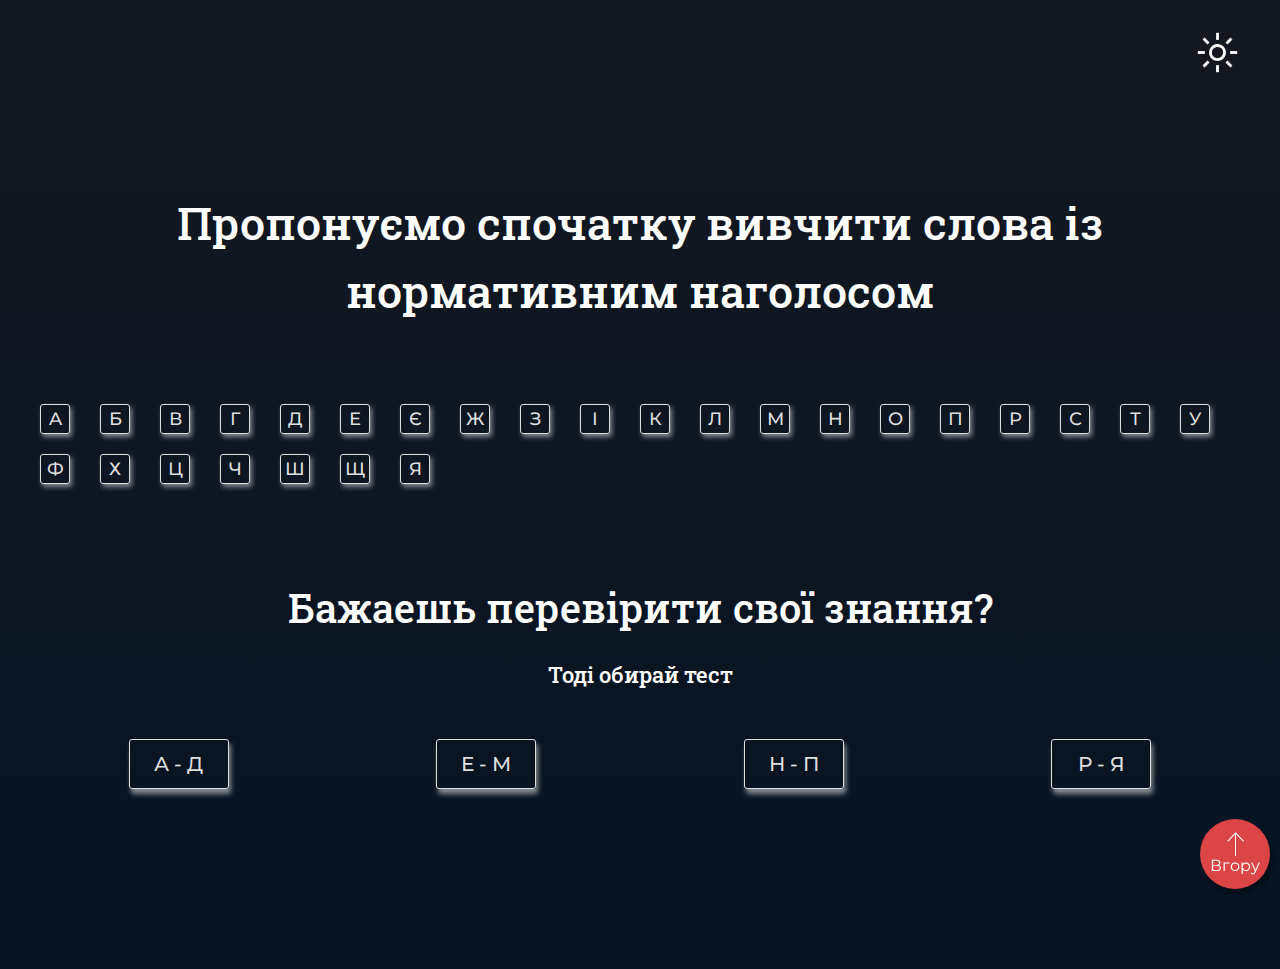
==== index.html @ c5aa1ccc "Add files via upload" ====
<!DOCTYPE html>
<html lang="uk">

<head>
    <meta charset="UTF-8">
    <meta http-equiv="X-UA-Compatible" content="IE=edge">
    <meta name="viewport" content="width=device-width, initial-scale=1.0">
    <link rel="stylesheet" href="style.css">
    <title>Наголоси</title>
</head>

<body>
    <header class="header header-main-page" id="header">
        <div class="container">
            <div class="header-main-page__wrapper">
                <button class="theme-btn moon">                                    
                    <img src="assets/icons/sun.svg" alt="Icon" class="theme-icon">                                          
                </button> 
            </div>
        </div>
    </header>
    <main class="main">
        <section class="preview section" id="preview-section">
            <div class="container">
                <h1 class="title-main preview__title-main">Пропонуємо спочатку вивчити слова із нормативним наголосом</h1>
                <div class="abc__wrapper">
                    <!-- <a href="#a" class="abc btn__link abc__link">A</a>
                    <a href="#b" class="abc btn__link abc__link">Б</a>
                    <a href="#v" class="abc btn__link abc__link">В</a>
                    <a href="#g" class="abc btn__link">Г</a>
                    <a href="#d" class="abc btn__link">Д</a>
                    <a href="#ee" class="abc btn__link">Е</a>
                    <a href="#e" class="abc btn__link">Є</a>
                    <a href="#dg" class="abc btn__link">Ж</a>
                    <a href="#z" class="abc btn__link">З</a>
                    <a href="#i" class="abc btn__link">І</a>
                    <a href="#k" class="abc btn__link">К</a>
                    <a href="#l" class="abc btn__link">Л</a>
                    <a href="#m" class="abc btn__link">М</a>
                    <a href="#n" class="abc btn__link">Н</a>
                    <a href="#o" class="abc btn__link">О</a>
                    <a href="#p" class="abc btn__link">П</a>
                    <a href="#r" class="abc btn__link">Р</a>
                    <a href="#s" class="abc btn__link">С</a>
                    <a href="#t" class="abc btn__link">Т</a>
                    <a href="#y" class="abc btn__link">У</a>
                    <a href="#f" class="abc btn__link">Ф</a>
                    <a href="#x" class="abc btn__link">Х</a>
                    <a href="#c" class="abc btn__link">Ц</a>
                    <a href="#ch" class="abc btn__link">Ч</a>
                    <a href="#sh" class="abc btn__link">Ш</a>
                    <a href="#shh" class="abc btn__link">Щ</a>
                    <a href="#ia" class="abc btn__link">Я</a> -->
                    <a href="#" class="abc btn__link abc__link">A</a>
                    <a href="#" class="abc btn__link abc__link">Б</a>
                    <a href="#" class="abc btn__link abc__link">В</a>
                    <a href="#" class="abc btn__link abc__link">Г</a>
                    <a href="#" class="abc btn__link abc__link">Д</a>
                    <a href="#" class="abc btn__link abc__link">Е</a>
                    <a href="#" class="abc btn__link abc__link">Є</a>
                    <a href="#" class="abc btn__link abc__link">Ж</a>
                    <a href="#" class="abc btn__link abc__link">З</a>
                    <a href="#" class="abc btn__link abc__link">І</a>
                    <a href="#" class="abc btn__link abc__link">К</a>
                    <a href="#" class="abc btn__link abc__link">Л</a>
                    <a href="#" class="abc btn__link abc__link">М</a>
                    <a href="#" class="abc btn__link abc__link">Н</a>
                    <a href="#" class="abc btn__link abc__link">О</a>
                    <a href="#" class="abc btn__link abc__link">П</a>
                    <a href="#" class="abc btn__link abc__link">Р</a>
                    <a href="#" class="abc btn__link abc__link">С</a>
                    <a href="#" class="abc btn__link abc__link">Т</a>
                    <a href="#" class="abc btn__link abc__link">У</a>
                    <a href="#" class="abc btn__link abc__link">Ф</a>
                    <a href="#" class="abc btn__link abc__link">Х</a>
                    <a href="#" class="abc btn__link abc__link">Ц</a>
                    <a href="#" class="abc btn__link abc__link">Ч</a>
                    <a href="#" class="abc btn__link abc__link">Ш</a>
                    <a href="#" class="abc btn__link abc__link">Щ</a>
                    <a href="#" class="abc btn__link abc__link">Я</a>
                </div>
                <h2 class="title preview__title">Бажаешь перевірити свої знання?</h2>
                <h4 class="title-other preview__subtitle">Тоді обирай тест</h4>
                <div class="abc__wrapper quiz-category__wrapper">
                    <a href="#" class="quiz-category abc btn__link">А - Д</a>
                    <a href="quizE-M.html" class="quiz-category abc btn__link">Е - М</a>
                    <a href="quizN-P.html" class="quiz-category abc btn__link">Н - П</a>
                    <a href="quizR-Ia.html" class="quiz-category abc btn__link">Р - Я</a>
                </div>
            </div>
        </section>
        
        <a href="#header" class="to-top">
            <img src="assets/icons/to-top-array.svg" class="to-top__icon" alt="Icon array to top">
            <p class="to-top__text">Вгору</p>
        </a>
    </main>

    <script src="script/theme.js" type="module"></script>
    <script src="script/quiz.js" type="module"></script>
    <script src="script/accents.js" type="module"></script>
</body>

</html>
---- style.css ----
@charset "UTF-8";
@import url("https://fonts.googleapis.com/css2?family=Roboto+Slab:wght@400;500;700&display=swap");
@import url("https://fonts.googleapis.com/css2?family=Montserrat:wght@400;500;700&display=swap");
/*! normalize.css v8.0.1 | MIT License | github.com/necolas/normalize.css */
/* Document
   ========================================================================== */
/**
 * 1. Correct the line height in all browsers.
 * 2. Prevent adjustments of font size after orientation changes in iOS.
 */
html {
  -webkit-text-size-adjust: 100%; /* 2 */
}

/* Sections
   ========================================================================== */
/**
 * Remove the margin in all browsers.
 */
body {
  margin: 0;
}

/**
 * Render the `main` element consistently in IE.
 */
main {
  display: block;
}

/**
 * Correct the font size and margin on `h1` elements within `section` and
 * `article` contexts in Chrome, Firefox, and Safari.
 */
h1 {
  font-size: 2em;
  margin: 0;
}

/* Grouping content
   ========================================================================== */
/**
 * 1. Add the correct box sizing in Firefox.
 * 2. Show the overflow in Edge and IE.
 */
hr {
  box-sizing: content-box; /* 1 */
  height: 0; /* 1 */
  overflow: visible; /* 2 */
}

/**
 * 1. Correct the inheritance and scaling of font size in all browsers.
 * 2. Correct the odd `em` font sizing in all browsers.
 */
pre {
  font-family: monospace, monospace; /* 1 */
  font-size: 1em; /* 2 */
}

/* Text-level semantics
   ========================================================================== */
/**
 * Remove the gray background on active links in IE 10.
 */
a {
  background-color: transparent;
}

/**
 * 1. Remove the bottom border in Chrome 57-
 * 2. Add the correct text decoration in Chrome, Edge, IE, Opera, and Safari.
 */
abbr[title] {
  border-bottom: none; /* 1 */
  text-decoration: underline; /* 2 */
  -webkit-text-decoration: underline dotted;
          text-decoration: underline dotted; /* 2 */
}

/**
 * Add the correct font weight in Chrome, Edge, and Safari.
 */
b,
strong {
  font-weight: bolder;
}

/**
 * 1. Correct the inheritance and scaling of font size in all browsers.
 * 2. Correct the odd `em` font sizing in all browsers.
 */
code,
kbd,
samp {
  font-family: monospace, monospace; /* 1 */
  font-size: 1em; /* 2 */
}

/**
 * Add the correct font size in all browsers.
 */
small {
  font-size: 80%;
}

/**
 * Prevent `sub` and `sup` elements from affecting the line height in
 * all browsers.
 */
sub,
sup {
  font-size: 75%;
  line-height: 0;
  position: relative;
  vertical-align: baseline;
}

sub {
  bottom: -0.25em;
}

sup {
  top: -0.5em;
}

/* Embedded content
   ========================================================================== */
/**
 * Remove the border on images inside links in IE 10.
 */
img {
  border-style: none;
}

/* Forms
   ========================================================================== */
/**
 * 1. Change the font styles in all browsers.
 * 2. Remove the margin in Firefox and Safari.
 */
button,
input,
optgroup,
select,
textarea {
  font-family: inherit; /* 1 */
  font-size: 100%; /* 1 */
  line-height: 1.15; /* 1 */
  margin: 0; /* 2 */
  box-sizing: border-box;
}

/**
 * Show the overflow in IE.
 * 1. Show the overflow in Edge.
 */
button,
input { /* 1 */
  overflow: visible;
}

/**
 * Remove the inheritance of text transform in Edge, Firefox, and IE.
 * 1. Remove the inheritance of text transform in Firefox.
 */
button,
select { /* 1 */
  text-transform: none;
}

/**
 * Correct the inability to style clickable types in iOS and Safari.
 */
button,
[type=button],
[type=reset],
[type=submit] {
  -webkit-appearance: button;
}

/**
 * Remove the inner border and padding in Firefox.
 */
button::-moz-focus-inner,
[type=button]::-moz-focus-inner,
[type=reset]::-moz-focus-inner,
[type=submit]::-moz-focus-inner {
  border-style: none;
  padding: 0;
}

/**
 * Restore the focus styles unset by the previous rule.
 */
button:-moz-focusring,
[type=button]:-moz-focusring,
[type=reset]:-moz-focusring,
[type=submit]:-moz-focusring {
  outline: 1px dotted ButtonText;
}

/**
 * Correct the padding in Firefox.
 */
fieldset {
  padding: 0.35em 0.75em 0.625em;
}

/**
 * 1. Correct the text wrapping in Edge and IE.
 * 2. Correct the color inheritance from `fieldset` elements in IE.
 * 3. Remove the padding so developers are not caught out when they zero out
 *    `fieldset` elements in all browsers.
 */
legend {
  box-sizing: border-box; /* 1 */
  color: inherit; /* 2 */
  display: table; /* 1 */
  max-width: 100%; /* 1 */
  padding: 0; /* 3 */
  white-space: normal; /* 1 */
}

/**
 * Add the correct vertical alignment in Chrome, Firefox, and Opera.
 */
progress {
  vertical-align: baseline;
}

/**
 * Remove the default vertical scrollbar in IE 10+.
 */
textarea {
  overflow: auto;
}

/**
 * 1. Add the correct box sizing in IE 10.
 * 2. Remove the padding in IE 10.
 */
[type=checkbox],
[type=radio] {
  box-sizing: border-box; /* 1 */
  padding: 0; /* 2 */
}

/**
 * Correct the cursor style of increment and decrement buttons in Chrome.
 */
[type=number]::-webkit-inner-spin-button,
[type=number]::-webkit-outer-spin-button {
  height: auto;
}

/**
 * 1. Correct the odd appearance in Chrome and Safari.
 * 2. Correct the outline style in Safari.
 */
[type=search] {
  -webkit-appearance: textfield; /* 1 */
  outline-offset: -2px; /* 2 */
}

/**
 * Remove the inner padding in Chrome and Safari on macOS.
 */
[type=search]::-webkit-search-decoration {
  -webkit-appearance: none;
}

/**
 * 1. Correct the inability to style clickable types in iOS and Safari.
 * 2. Change font properties to `inherit` in Safari.
 */
::-webkit-file-upload-button {
  -webkit-appearance: button; /* 1 */
  font: inherit; /* 2 */
}

/* Interactive
   ========================================================================== */
/*
 * Add the correct display in Edge, IE 10+, and Firefox.
 */
details {
  display: block;
}

/*
 * Add the correct display in all browsers.
 */
summary {
  display: list-item;
}

/* Misc
   ========================================================================== */
/**
 * Add the correct display in IE 10+.
 */
template {
  display: none;
}

/**
 * Add the correct display in IE 10.
 */
[hidden] {
  display: none;
}

* {
  margin: 0;
  padding: 0;
  box-sizing: border-box;
}

.to-top {
  color: #fff;
  text-decoration: none;
}

.content__btn:hover, .content__btn, body.light .quiz__btn:hover, .quiz__btn:hover, .quiz__btn, body.light .quiz__option:hover, .quiz__option:hover, .quiz__option, .quiz-category:active, .quiz-category, .abc:active, .abc, .to-top:hover, .to-top, body {
  transition: all 0.3s ease-out;
}

html {
  scroll-behavior: smooth;
  font-size: 10px;
  line-height: 10px;
}

body {
  font-family: "Montserrat", "Open Sans", sans-serif;
  font-size: 1.6rem;
  line-height: 1.2;
  font-weight: 400;
  font-style: normal;
  overflow-x: hidden;
  background: linear-gradient(#141820, #061424);
  color: #dfdfdf;
  min-height: 100vh;
}
body.hidden {
  overflow: hidden;
}
body.light {
  background: #ecf0f3;
  color: #000;
}

.container {
  max-width: 148rem;
  width: 100%;
  padding: 0 4rem;
  margin: 0 auto;
}
@media (max-width: 768px) {
  .container {
    padding: 0 3rem;
  }
}
@media (max-width: 520px) {
  .container {
    padding: 0 2rem;
  }
}
@media (max-width: 390px) {
  .container {
    padding: 0 1rem;
  }
}

.section {
  padding: 0 0 8rem 0;
}
@media (max-width: 768px) {
  .section {
    padding: 0 0 5rem 0;
  }
}
@media (max-width: 390px) {
  .section {
    padding: 0 0 3rem 0;
  }
}

.title-main {
  font-size: 4.5rem;
  line-height: 1.5;
  font-weight: 500;
  font-style: normal;
  font-family: "Roboto Slab", "Merriweather", serif;
  color: #fff;
  text-align: center;
}
@media (max-width: 992px) {
  .title-main {
    font-size: 4rem;
    line-height: 1.5;
    font-weight: 500;
    font-style: normal;
  }
}
@media (max-width: 768px) {
  .title-main {
    font-size: 3.5rem;
    line-height: 1.5;
    font-weight: 500;
    font-style: normal;
  }
}
@media (max-width: 390px) {
  .title-main {
    font-size: 3rem;
    line-height: 1.5;
    font-weight: 500;
    font-style: normal;
  }
}

body.light .title-main {
  color: rgba(0, 0, 0, 0.8);
}

.title {
  font-size: 4rem;
  line-height: 1.2;
  font-weight: 500;
  font-style: normal;
  font-family: "Roboto Slab", "Merriweather", serif;
  color: #fff;
  text-align: center;
}
@media (max-width: 992px) {
  .title {
    font-size: 3.5rem;
    line-height: 1.2;
    font-weight: 500;
    font-style: normal;
  }
}
@media (max-width: 768px) {
  .title {
    font-size: 3rem;
    line-height: 1.2;
    font-weight: 500;
    font-style: normal;
  }
}
@media (max-width: 390px) {
  .title {
    font-size: 2.5rem;
    line-height: 1.2;
    font-weight: 500;
    font-style: normal;
  }
}

body.light .title {
  color: rgba(0, 0, 0, 0.8);
}

.title-add {
  font-size: 3.5rem;
  line-height: 1.2;
  font-weight: 500;
  font-style: normal;
  font-family: "Roboto Slab", "Merriweather", serif;
  color: #fff;
  text-align: center;
}
@media (max-width: 1200px) {
  .title-add {
    font-size: 3.1rem;
    line-height: 1.2;
    font-weight: 500;
    font-style: normal;
  }
}
@media (max-width: 992px) {
  .title-add {
    font-size: 2.7rem;
    line-height: 1.2;
    font-weight: 500;
    font-style: normal;
  }
}
@media (max-width: 768px) {
  .title-add {
    font-size: 2.3rem;
    line-height: 1.2;
    font-weight: 500;
    font-style: normal;
  }
}
@media (max-width: 390px) {
  .title-add {
    font-size: 2rem;
    line-height: 1.2;
    font-weight: 500;
    font-style: normal;
  }
}

body.light .title-add {
  color: rgba(0, 0, 0, 0.8);
}

.title-other {
  font-size: 2.2rem;
  line-height: 1.2;
  font-weight: 500;
  font-style: normal;
  font-family: "Roboto Slab", "Merriweather", serif;
  color: #fff;
  text-align: center;
}
@media (max-width: 992px) {
  .title-other {
    font-size: 2rem;
    line-height: 1.2;
    font-weight: 500;
    font-style: normal;
  }
}
@media (max-width: 390px) {
  .title-other {
    font-size: 1.8rem;
    line-height: 1.2;
    font-weight: 500;
    font-style: normal;
  }
}

.btn__link {
  text-decoration: none;
  color: #dfdfdf;
}

.to-top {
  position: fixed;
  right: 1rem;
  bottom: 0;
  width: 7rem;
  height: 7rem;
  border-radius: 50%;
  background-color: #db4545;
  display: flex;
  align-items: center;
  flex-direction: column;
  justify-content: center;
  text-align: center;
  margin-bottom: 1.1rem;
  z-index: 1;
  box-shadow: 0.3rem 0.5rem 0.5rem 0 rgba(0, 0, 0, 0.3);
}
.to-top:active {
  box-shadow: none;
}
.to-top:hover {
  background-color: #c91414;
}
@media (max-width: 390px) {
  .to-top {
    width: 5rem;
    height: 5rem;
  }
}

.to-top__text {
  color: #fff;
}
@media (max-width: 390px) {
  .to-top__text {
    display: none;
  }
}

.header-main-page {
  padding: 3rem 0;
}

.header-main-page__wrapper {
  text-align: right;
}

.header__wrapper {
  display: flex;
  align-items: center;
  justify-content: space-between;
  max-width: 100rem;
  margin: auto;
  padding: 3rem 0;
}

.back-btn__link {
  display: inline-flex;
  align-items: center;
  gap: 2.5rem;
  text-decoration: none;
}
@media (max-width: 390px) {
  .back-btn__link {
    gap: 1.5rem;
  }
}

.back-btn__array {
  width: 5rem;
  height: 5rem;
  align-self: center;
  filter: brightness(0) invert(1); /* Белый цвет иконки*/
}
@media (max-width: 390px) {
  .back-btn__array {
    width: 4rem;
    height: 4rem;
  }
}

body.light .back-btn__array {
  filter: none;
}

.back-btn__text {
  font-size: 1.8rem;
  line-height: 1.2;
  font-weight: 400;
  font-style: normal;
}
@media (max-width: 390px) {
  .back-btn__text {
    font-size: 1.4rem;
    line-height: 1.2;
    font-weight: 400;
    font-style: normal;
  }
}

body.light .back-btn__text {
  color: #000;
}

.theme-btn {
  border: none;
  background: transparent;
  cursor: pointer;
  transition: 0.7s;
}

.theme-icon {
  transition: 0.7s;
}

body.light .theme-icon {
  filter: brightness(0%); /* Черный цвет иконки*/
}

.preview {
  padding-top: 8rem;
}
@media (max-width: 768px) {
  .preview {
    padding-top: 5rem;
  }
}
@media (max-width: 390px) {
  .preview {
    padding-top: 3rem;
  }
}

.preview__title-main {
  margin-bottom: 8rem;
}

.abc__wrapper {
  display: flex;
  align-items: center;
  flex-wrap: wrap;
  -moz-column-gap: 3rem;
       column-gap: 3rem;
  row-gap: 2rem;
  margin-bottom: 10rem;
}
@media (max-width: 520px) {
  .abc__wrapper {
    -moz-column-gap: 4rem;
         column-gap: 4rem;
    row-gap: 3rem;
    margin-bottom: 8rem;
  }
}
@media (max-width: 390px) {
  .abc__wrapper {
    justify-content: space-evenly;
    margin-bottom: 5rem;
  }
}

.abc {
  font-size: 1.8rem;
  line-height: 1.2;
  font-weight: 500;
  font-style: normal;
  display: flex;
  align-items: center;
  justify-content: center;
  width: 3rem;
  height: 3rem;
  border: 0.1rem solid #dfdfdf;
  border-radius: 0.3rem;
  box-shadow: 0.2rem 0.3rem 0.5rem 0 rgba(255, 255, 255, 0.5);
}
.abc:hover {
  background: #d7d7d7;
  color: rgba(0, 0, 0, 0.8);
}
.abc:active {
  box-shadow: none;
}
@media (max-width: 520px) {
  .abc {
    width: 5rem;
    height: 5rem;
  }
}

.active {
  background: #d7d7d7;
  color: rgba(0, 0, 0, 0.8);
}

body.light .abc {
  color: rgba(0, 0, 0, 0.8);
  box-shadow: 5px 5px 5px #d7d7d7, -5px -5px 5px #f9f9f9;
  border: none;
}

.preview__title {
  margin-bottom: 3rem;
}

.preview__subtitle {
  margin-bottom: 5rem;
}

body.light .preview__subtitle {
  color: rgba(0, 0, 0, 0.8);
}

.quiz-category__wrapper {
  justify-content: space-around;
}

.quiz-category {
  font-size: 2rem;
  line-height: 1.2;
  font-weight: 500;
  font-style: normal;
  width: 10rem;
  height: 5rem;
  box-shadow: 0.2rem 0.5rem 0.5rem 0 rgba(255, 255, 255, 0.5);
}
.quiz-category:active {
  box-shadow: none;
}

.info__title {
  margin-bottom: 5rem;
}

.info__wrapper {
  max-width: 45rem;
  margin-left: 45%;
  padding-bottom: 10rem;
}
@media (max-width: 768px) {
  .info__wrapper {
    padding-bottom: 7rem;
  }
}
@media (max-width: 390px) {
  .info__wrapper {
    margin-left: 30%;
    padding-bottom: 4rem;
  }
}

.info__items {
  display: flex;
  align-items: center;
  flex-direction: column;
  padding-bottom: 5rem;
  align-items: flex-start;
}

.info__title-add {
  margin-bottom: 2rem;
  text-align: start;
}

.info__word {
  margin-bottom: 0.5rem;
  letter-spacing: 0.15rem;
}
@media (max-width: 520px) {
  .info__word {
    font-size: 1.4rem;
    line-height: 1.2;
    font-weight: 400;
    font-style: normal;
  }
}

body.light .info__word {
  font-weight: 500;
}

.info__word-special {
  font-size: 1.3rem;
  line-height: 1.2;
  font-weight: 400;
  font-style: normal;
}

body.light .info__word-special {
  font-weight: 500;
}

.quiz {
  display: flex;
  align-items: center;
  margin-top: 10rem;
}

.quiz__title-main {
  margin-bottom: 7rem;
}

.quiz__question {
  max-width: 60rem;
  margin: auto;
  border-radius: 1rem;
  padding: 1.5rem 2.5rem;
  background: rgba(0, 0, 0, 0.5);
  box-shadow: 0 15px 25px rgba(0, 0, 0, 0.8);
}

body.light .quiz__question {
  background: #fff;
  box-shadow: 0 0 20px 0 rgba(0, 0, 0, 0.7);
  border: none;
  background-color: #ecf0f3;
  box-shadow: 10px 10px 10px #d1d9e6, -10px -10px 10px #f9f9f9;
  overflow: hidden;
}

.number__title {
  font-size: 2rem;
  line-height: 1.2;
  font-weight: 700;
  font-style: normal;
  color: #007474;
  border-bottom: 0.1rem solid #837575;
  padding-bottom: 0.5rem;
  margin-bottom: 2rem;
}
@media (max-width: 390px) {
  .number__title {
    font-size: 1.6rem;
    line-height: 1.2;
    font-weight: 700;
    font-style: normal;
  }
}

.quiz__title {
  font-family: "Montserrat", "Open Sans", sans-serif;
  font-weight: 500;
  color: #dfdfdf;
  margin-bottom: 2rem;
  min-height: 6.6rem;
  letter-spacing: 0.2rem;
}

body.light .quiz__title {
  color: #000;
}

.quiz__options {
  margin-bottom: 4rem;
}

.quiz__option {
  font-size: 2rem;
  line-height: 1.2;
  font-weight: 400;
  font-style: normal;
  letter-spacing: 0.15rem;
  background-color: #061424;
  color: #dfdfdf;
  margin-bottom: 2.5rem;
  border-radius: 0.5rem;
  padding: 1.5rem;
  padding-left: 2.5rem;
  cursor: pointer;
  box-shadow: 0.2rem 0.5rem 0.5rem 0 rgba(0, 0, 0, 0.9);
}
.quiz__option:active {
  box-shadow: none;
}
.quiz__option:hover {
  background: #06193e;
}
@media (max-width: 390px) {
  .quiz__option {
    font-size: 1.8rem;
    line-height: 1.2;
    font-weight: 400;
    font-style: normal;
  }
}

body.light .quiz__option {
  background-color: #ecf0f3;
  box-shadow: 10px 10px 10px #d7d7d7, -10px -10px 10px #f9f9f9;
  color: #000;
  font-weight: 500;
  overflow: hidden;
}
body.light .quiz__option:hover {
  background-color: rgba(248, 248, 248, 0.8);
}
body.light .quiz__option:active {
  box-shadow: none;
}

.quiz__option.correct {
  background-color: #0b5e0b;
}

body.light .quiz__option.correct {
  background-color: rgba(11, 94, 11, 0.7);
}

.quiz__option.wrong {
  background-color: #e90303;
}

body.light .quiz__option.wrong {
  background-color: rgba(233, 3, 3, 0.9);
}

.quiz__option.disabled {
  pointer-events: none;
}

body.light .quiz__option.disabled {
  pointer-events: none;
}

.quiz__btn {
  font-size: 1.8rem;
  line-height: 1.2;
  font-weight: 400;
  font-style: normal;
  padding: 1.5rem 5rem;
  background-color: #064c4c;
  color: #dfdfdf;
  border: none;
  border-radius: 0.5rem;
  cursor: pointer;
  margin-bottom: 2.5rem;
  box-shadow: 0.2rem 0.5rem 0.5rem 0 rgba(0, 0, 0, 0.9);
}
.quiz__btn:active {
  box-shadow: none;
}
.quiz__btn:hover {
  background-color: rgba(6, 108, 78, 0.85);
}
@media (max-width: 390px) {
  .quiz__btn {
    padding: 1.5rem 4.4rem;
  }
}

body.light .quiz__btn {
  background-color: #ecf0f3;
  box-shadow: 10px 10px 10px #d7d7d7, -10px -10px 10px #f9f9f9;
  color: #000;
  font-weight: 500;
  overflow: hidden;
}
body.light .quiz__btn:hover {
  background-color: rgba(248, 248, 248, 0.8);
}
body.light .quiz__btn:active {
  box-shadow: none;
}

.quiz__tracker {
  display: flex;
  align-items: center;
  flex-wrap: wrap;
  gap: 1rem;
  border-top: 0.1rem solid #837575;
  padding-top: 1.5rem;
}

.quiz__tracker div {
  height: 1.5rem;
  width: 1.5rem;
  background-color: #535562;
  display: inline-block;
  border-radius: 50%;
}
@media (max-width: 768px) {
  .quiz__tracker div {
    height: 1.5rem;
    width: 1.5rem;
  }
}

body.light .quiz__tracker div {
  background-color: #dcdde5;
}

.quiz__tracker div.correct {
  background-color: #0b5e0b;
}

body.light .quiz__tracker div.correct {
  background-color: rgba(11, 94, 11, 0.7);
}

.quiz__tracker div.wrong {
  background-color: #e90303;
}

body.light .quiz__tracker div.wrong {
  background-color: rgba(233, 3, 3, 0.9);
}

.quiz__modal {
  position: fixed;
  left: 0;
  top: 0;
  width: 100%;
  height: 100%;
  background-color: rgba(0, 0, 0, 0.9);
  z-index: 10;
  display: none;
  align-items: center;
  justify-content: center;
  padding: 0 1.5rem;
}
.quiz__modal.active {
  display: flex;
}

.quiz-over-modal .content {
  background-color: #061424;
  padding: 3rem;
  border-radius: 1rem;
  flex-basis: 70rem;
  max-width: 70rem;
  color: #dfdfdf;
  text-align: center;
}
@media (max-width: 390px) {
  .quiz-over-modal .content {
    padding: 2rem;
  }
}

.content__title {
  font-weight: 700;
  margin: 0 0 6rem;
}
@media (max-width: 390px) {
  .content__title {
    font-size: 2.3rem;
    line-height: 1.2;
    font-weight: 400;
    font-style: normal;
  }
}

.content__text {
  color: #dfdfdf;
  margin-bottom: 4rem;
}

.content__btn {
  font-size: 1.8rem;
  line-height: 1.2;
  font-weight: 400;
  font-style: normal;
  padding: 1.5rem 9.21rem;
  border: none;
  background-color: #032464;
  color: #dfdfdf;
  border-radius: 0.5rem;
  margin-bottom: 3rem;
  cursor: pointer;
  box-shadow: 0.2rem 0.5rem 0.5rem 0 rgba(0, 0, 0, 0.5);
}
.content__btn:active {
  box-shadow: none;
}
.content__btn:hover {
  background-color: #2360d5;
}
@media (max-width: 390px) {
  .content__btn {
    padding: 1.5rem 3.9rem;
  }
}

.content__back-btn {
  font-size: 1.8rem;
  line-height: 1.2;
  font-weight: 400;
  font-style: normal;
  display: block;
  max-width: 35.6rem;
  margin: auto;
  padding: 1.5rem 3rem;
}
@media (max-width: 390px) {
  .content__back-btn {
    max-width: 24.9rem;
  }
}/*# sourceMappingURL=style.css.map */
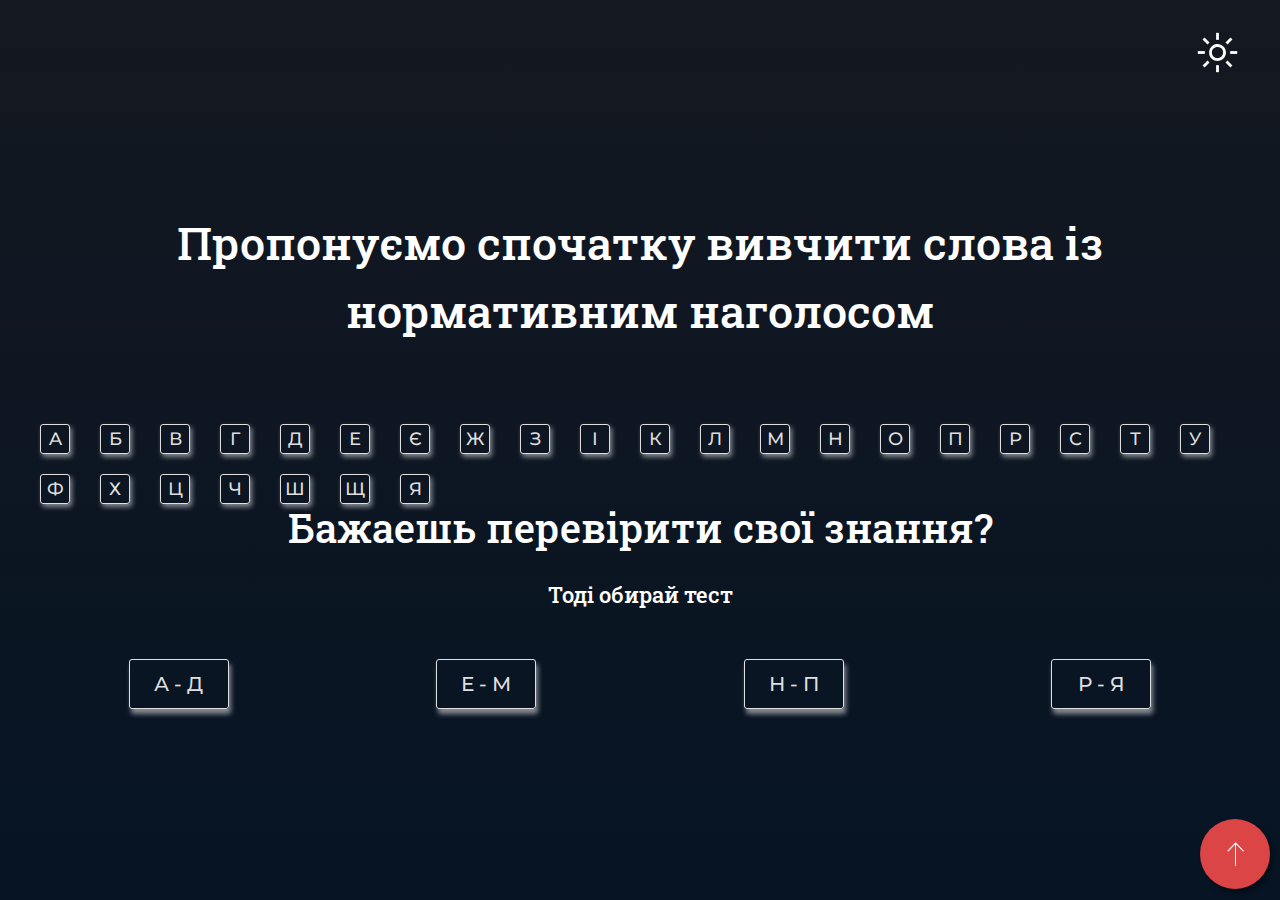
==== commit 788cc600: "Add files via upload" ====
--- a/index.html
+++ b/index.html
@@ -1,5 +1,5 @@
 <!DOCTYPE html>
-<html lang="uk">
+<html lang="ua">
 
 <head>
     <meta charset="UTF-8">
@@ -24,33 +24,6 @@
             <div class="container">
                 <h1 class="title-main preview__title-main">Пропонуємо спочатку вивчити слова із нормативним наголосом</h1>
                 <div class="abc__wrapper">
-                    <!-- <a href="#a" class="abc btn__link abc__link">A</a>
-                    <a href="#b" class="abc btn__link abc__link">Б</a>
-                    <a href="#v" class="abc btn__link abc__link">В</a>
-                    <a href="#g" class="abc btn__link">Г</a>
-                    <a href="#d" class="abc btn__link">Д</a>
-                    <a href="#ee" class="abc btn__link">Е</a>
-                    <a href="#e" class="abc btn__link">Є</a>
-                    <a href="#dg" class="abc btn__link">Ж</a>
-                    <a href="#z" class="abc btn__link">З</a>
-                    <a href="#i" class="abc btn__link">І</a>
-                    <a href="#k" class="abc btn__link">К</a>
-                    <a href="#l" class="abc btn__link">Л</a>
-                    <a href="#m" class="abc btn__link">М</a>
-                    <a href="#n" class="abc btn__link">Н</a>
-                    <a href="#o" class="abc btn__link">О</a>
-                    <a href="#p" class="abc btn__link">П</a>
-                    <a href="#r" class="abc btn__link">Р</a>
-                    <a href="#s" class="abc btn__link">С</a>
-                    <a href="#t" class="abc btn__link">Т</a>
-                    <a href="#y" class="abc btn__link">У</a>
-                    <a href="#f" class="abc btn__link">Ф</a>
-                    <a href="#x" class="abc btn__link">Х</a>
-                    <a href="#c" class="abc btn__link">Ц</a>
-                    <a href="#ch" class="abc btn__link">Ч</a>
-                    <a href="#sh" class="abc btn__link">Ш</a>
-                    <a href="#shh" class="abc btn__link">Щ</a>
-                    <a href="#ia" class="abc btn__link">Я</a> -->
                     <a href="#" class="abc btn__link abc__link">A</a>
                     <a href="#" class="abc btn__link abc__link">Б</a>
                     <a href="#" class="abc btn__link abc__link">В</a>
@@ -83,16 +56,15 @@
                 <h4 class="title-other preview__subtitle">Тоді обирай тест</h4>
                 <div class="abc__wrapper quiz-category__wrapper">
                     <a href="#" class="quiz-category abc btn__link">А - Д</a>
-                    <a href="quizE-M.html" class="quiz-category abc btn__link">Е - М</a>
-                    <a href="quizN-P.html" class="quiz-category abc btn__link">Н - П</a>
-                    <a href="quizR-Ia.html" class="quiz-category abc btn__link">Р - Я</a>
+                    <a href="#" class="quiz-category abc btn__link">Е - М</a>
+                    <a href="#" class="quiz-category abc btn__link">Н - П</a>
+                    <a href="#" class="quiz-category abc btn__link">Р - Я</a>
                 </div>
             </div>
         </section>
         
         <a href="#header" class="to-top">
             <img src="assets/icons/to-top-array.svg" class="to-top__icon" alt="Icon array to top">
-            <p class="to-top__text">Вгору</p>
         </a>
     </main>
 
--- a/style.css
+++ b/style.css
@@ -374,16 +374,16 @@
 }
 
 .section {
-  padding: 0 0 8rem 0;
+  padding: 10rem 0 0 0;
 }
 @media (max-width: 768px) {
   .section {
-    padding: 0 0 5rem 0;
+    padding: 5rem 0 0 0;
   }
 }
 @media (max-width: 390px) {
   .section {
-    padding: 0 0 3rem 0;
+    padding: 3rem 0 0 0;
   }
 }
 
@@ -563,19 +563,10 @@
 .to-top:hover {
   background-color: #c91414;
 }
-@media (max-width: 390px) {
+@media (max-width: 520px) {
   .to-top {
-    width: 5rem;
-    height: 5rem;
-  }
-}
-
-.to-top__text {
-  color: #fff;
-}
-@media (max-width: 390px) {
-  .to-top__text {
-    display: none;
+    width: 3.5rem;
+    height: 3.5rem;
   }
 }
 
@@ -631,6 +622,14 @@
   font-weight: 400;
   font-style: normal;
 }
+@media (max-width: 520px) {
+  .back-btn__text {
+    font-size: 1.6rem;
+    line-height: 1.2;
+    font-weight: 400;
+    font-style: normal;
+  }
+}
 @media (max-width: 390px) {
   .back-btn__text {
     font-size: 1.4rem;
@@ -660,17 +659,7 @@
 }
 
 .preview {
-  padding-top: 8rem;
-}
-@media (max-width: 768px) {
-  .preview {
-    padding-top: 5rem;
-  }
-}
-@media (max-width: 390px) {
-  .preview {
-    padding-top: 3rem;
-  }
+  padding-bottom: 3rem;
 }
 
 .preview__title-main {
@@ -684,23 +673,20 @@
   -moz-column-gap: 3rem;
        column-gap: 3rem;
   row-gap: 2rem;
-  margin-bottom: 10rem;
-}
-@media (max-width: 520px) {
+}
+@media (max-width: 768px) {
   .abc__wrapper {
+    justify-content: center;
+  }
+}
+@media (max-width: 992px) {
+  .abc__wrapper {
+    justify-content: space-evenly;
     -moz-column-gap: 4rem;
          column-gap: 4rem;
     row-gap: 3rem;
-    margin-bottom: 8rem;
-  }
-}
-@media (max-width: 390px) {
-  .abc__wrapper {
-    justify-content: space-evenly;
-    margin-bottom: 5rem;
-  }
-}
-
+  }
+}
 .abc {
   font-size: 1.8rem;
   line-height: 1.2;
@@ -724,8 +710,8 @@
 }
 @media (max-width: 520px) {
   .abc {
-    width: 5rem;
-    height: 5rem;
+    width: 3.5rem;
+    height: 3.5rem;
   }
 }
 
@@ -769,24 +755,36 @@
   box-shadow: none;
 }
 
+.info {
+  padding-bottom: 3rem;
+}
+
 .info__title {
   margin-bottom: 5rem;
 }
 
 .info__wrapper {
-  max-width: 45rem;
-  margin-left: 45%;
-  padding-bottom: 10rem;
+  display: flex;
+  align-items: center;
+  flex-direction: column;
+  align-items: flex-start;
+  row-gap: 0.3rem;
+  max-width: 20rem;
+  margin: 0 auto;
 }
 @media (max-width: 768px) {
   .info__wrapper {
-    padding-bottom: 7rem;
-  }
-}
-@media (max-width: 390px) {
+    max-width: 15rem;
+  }
+}
+@media (max-width: 520px) {
   .info__wrapper {
-    margin-left: 30%;
-    padding-bottom: 4rem;
+    max-width: 12rem;
+  }
+}
+@media (max-width: 390px) {
+  .info__wrapper {
+    max-width: 10rem;
   }
 }
 
@@ -834,7 +832,17 @@
 .quiz {
   display: flex;
   align-items: center;
-  margin-top: 10rem;
+  padding-bottom: 8rem;
+}
+@media (max-width: 768px) {
+  .quiz {
+    padding-bottom: 5rem;
+  }
+}
+@media (max-width: 390px) {
+  .quiz {
+    padding-bottom: 3rem;
+  }
 }
 
 .quiz__title-main {
@@ -1013,16 +1021,16 @@
 }
 
 .quiz__tracker div {
-  height: 1.5rem;
-  width: 1.5rem;
+  height: 1rem;
+  width: 1rem;
   background-color: #535562;
   display: inline-block;
   border-radius: 50%;
 }
 @media (max-width: 768px) {
   .quiz__tracker div {
-    height: 1.5rem;
-    width: 1.5rem;
+    height: 0.8rem;
+    width: 0.8rem;
   }
 }
 
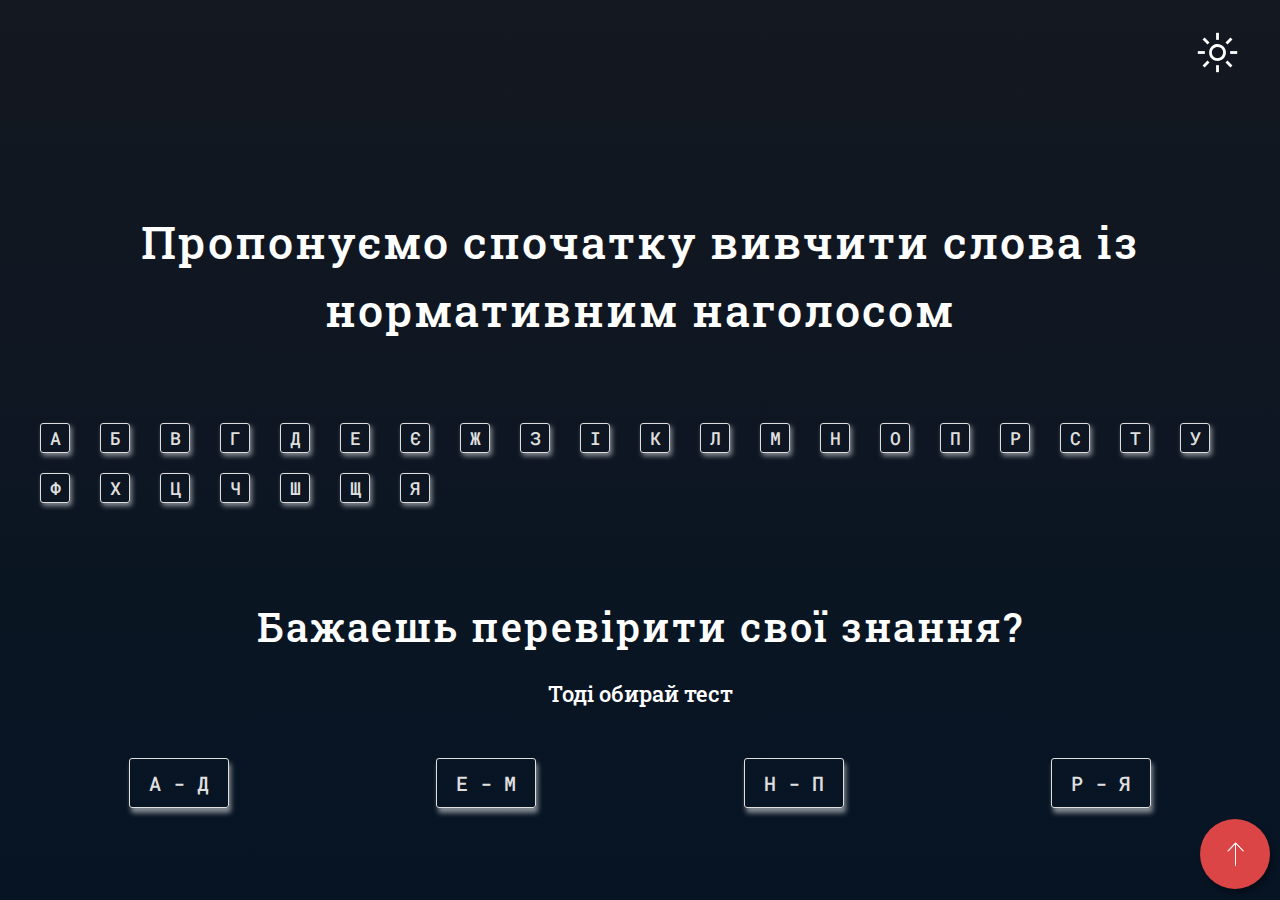
==== commit 57a3cbff: "Add files via upload" ====
--- a/index.html
+++ b/index.html
@@ -23,7 +23,7 @@
         <section class="preview section" id="preview-section">
             <div class="container">
                 <h1 class="title-main preview__title-main">Пропонуємо спочатку вивчити слова із нормативним наголосом</h1>
-                <div class="abc__wrapper">
+                <div class="abc__wrapper abc__wrapper-main">
                     <a href="#" class="abc btn__link abc__link">A</a>
                     <a href="#" class="abc btn__link abc__link">Б</a>
                     <a href="#" class="abc btn__link abc__link">В</a>
--- a/style.css
+++ b/style.css
@@ -1,6 +1,6 @@
 @charset "UTF-8";
 @import url("https://fonts.googleapis.com/css2?family=Roboto+Slab:wght@400;500;700&display=swap");
-@import url("https://fonts.googleapis.com/css2?family=Montserrat:wght@400;500;700&display=swap");
+@import url("https://fonts.googleapis.com/css2?family=Roboto+Mono:wght@400;500;700&display=swap");
 /*! normalize.css v8.0.1 | MIT License | github.com/necolas/normalize.css */
 /* Document
    ========================================================================== */
@@ -333,7 +333,7 @@
 }
 
 body {
-  font-family: "Montserrat", "Open Sans", sans-serif;
+  font-family: "Roboto Mono", monospace;
   font-size: 1.6rem;
   line-height: 1.2;
   font-weight: 400;
@@ -395,6 +395,7 @@
   font-family: "Roboto Slab", "Merriweather", serif;
   color: #fff;
   text-align: center;
+  letter-spacing: 0.2rem;
 }
 @media (max-width: 992px) {
   .title-main {
@@ -433,6 +434,7 @@
   font-family: "Roboto Slab", "Merriweather", serif;
   color: #fff;
   text-align: center;
+  letter-spacing: 0.2rem;
 }
 @media (max-width: 992px) {
   .title {
@@ -687,6 +689,11 @@
     row-gap: 3rem;
   }
 }
+
+.abc__wrapper-main {
+  padding-bottom: 10rem;
+}
+
 .abc {
   font-size: 1.8rem;
   line-height: 1.2;
@@ -768,7 +775,7 @@
   align-items: center;
   flex-direction: column;
   align-items: flex-start;
-  row-gap: 0.3rem;
+  row-gap: 0.8rem;
   max-width: 20rem;
   margin: 0 auto;
 }
@@ -803,15 +810,7 @@
 
 .info__word {
   margin-bottom: 0.5rem;
-  letter-spacing: 0.15rem;
-}
-@media (max-width: 520px) {
-  .info__word {
-    font-size: 1.4rem;
-    line-height: 1.2;
-    font-weight: 400;
-    font-style: normal;
-  }
+  letter-spacing: 0.2rem;
 }
 
 body.light .info__word {
@@ -887,7 +886,7 @@
 }
 
 .quiz__title {
-  font-family: "Montserrat", "Open Sans", sans-serif;
+  font-family: "Roboto Mono", monospace;
   font-weight: 500;
   color: #dfdfdf;
   margin-bottom: 2rem;
@@ -908,7 +907,7 @@
   line-height: 1.2;
   font-weight: 400;
   font-style: normal;
-  letter-spacing: 0.15rem;
+  letter-spacing: 0.3rem;
   background-color: #061424;
   color: #dfdfdf;
   margin-bottom: 2.5rem;
@@ -981,6 +980,7 @@
   color: #dfdfdf;
   border: none;
   border-radius: 0.5rem;
+  letter-spacing: 0.1rem;
   cursor: pointer;
   margin-bottom: 2.5rem;
   box-shadow: 0.2rem 0.5rem 0.5rem 0 rgba(0, 0, 0, 0.9);
